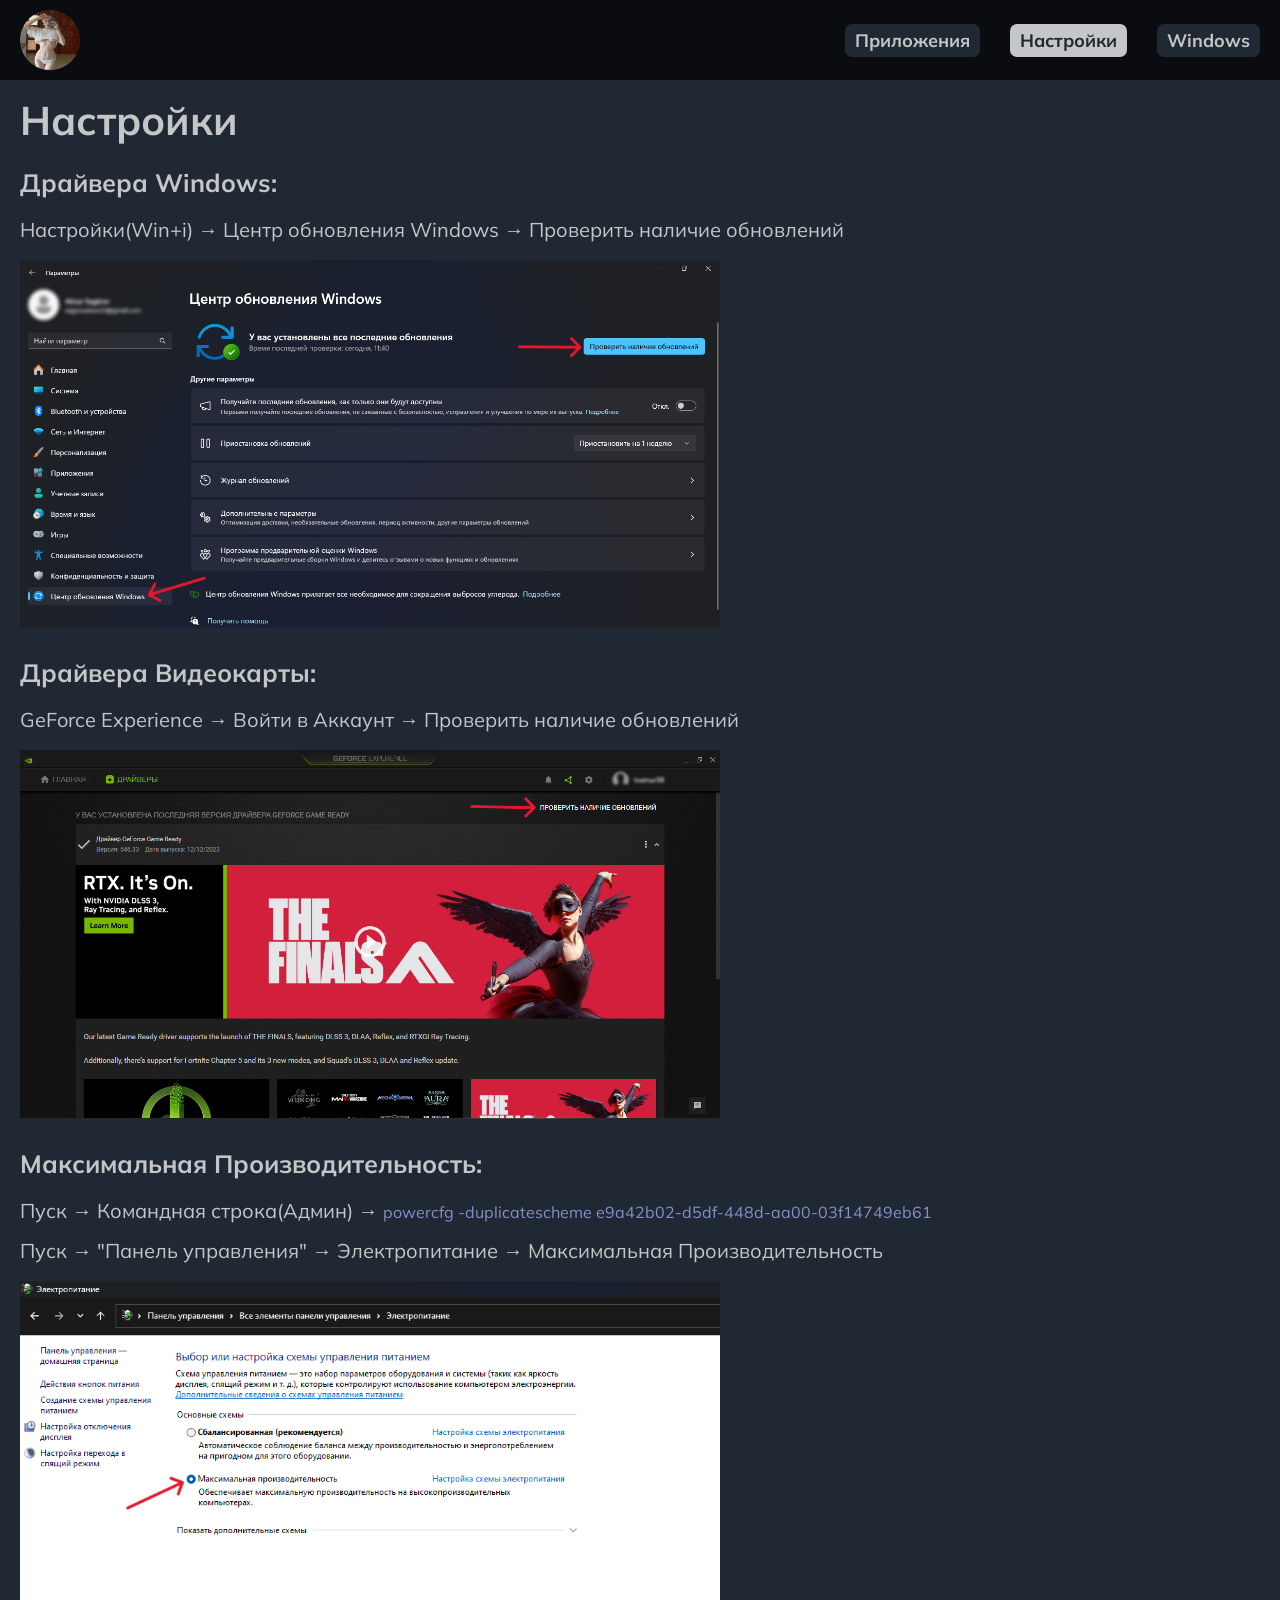
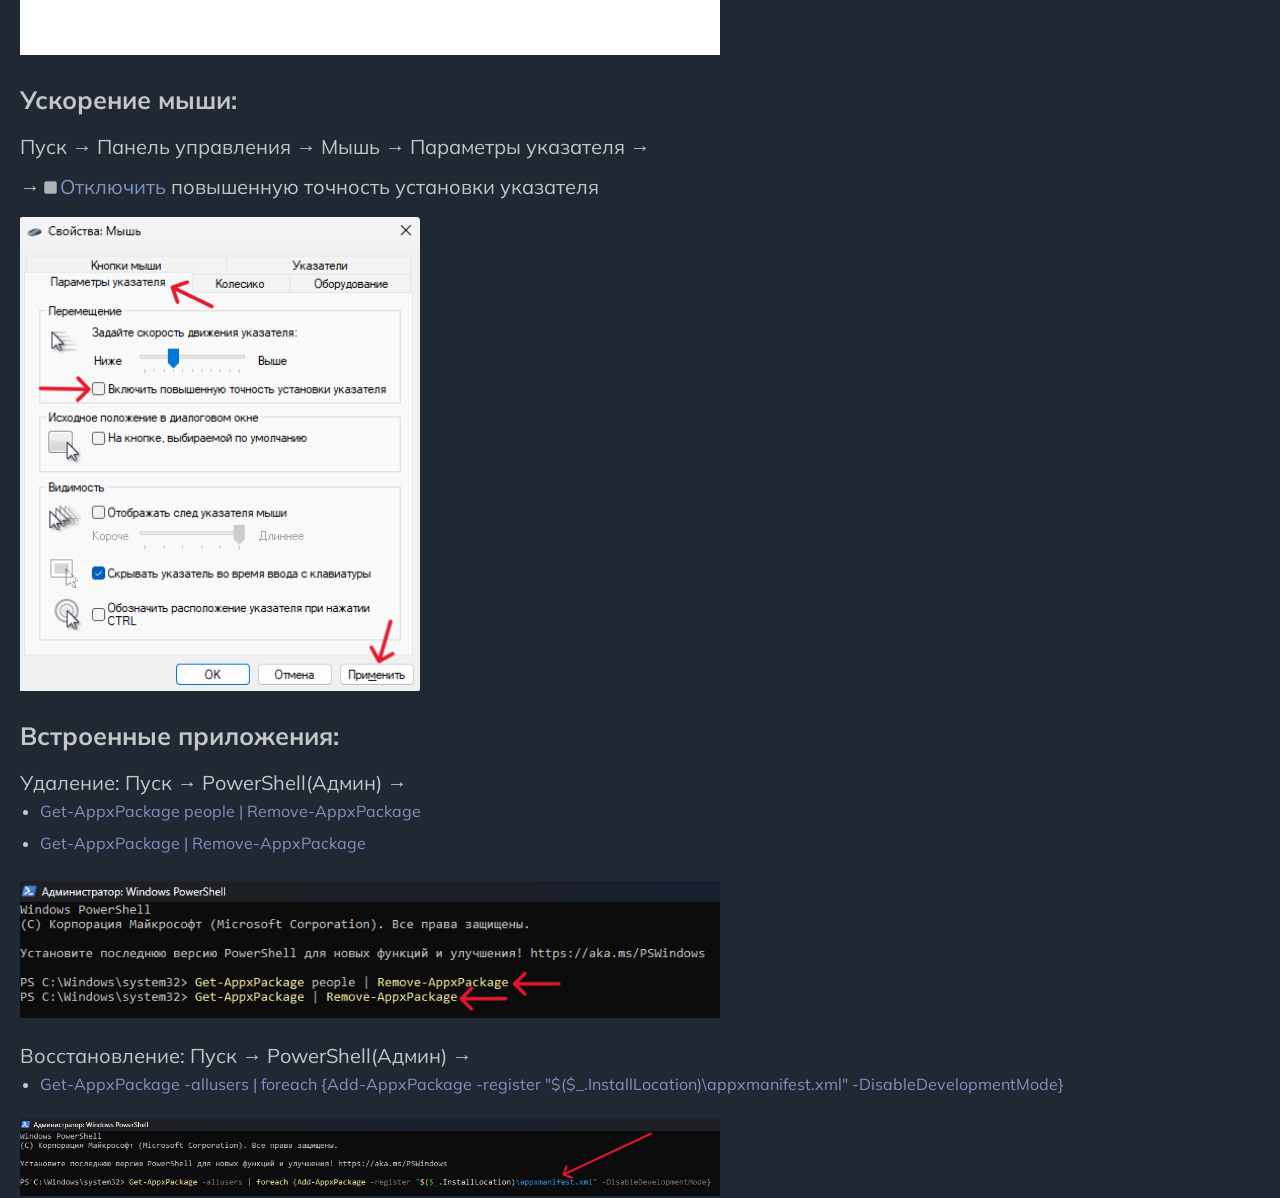
==== settings.html @ 3f998082 "Add files via upload" ====
<!DOCTYPE html>
<html lang="en">
<head>
    <meta charset="UTF-8">
    <meta name="viewport" content="width=device-width, initial-scale=1.0">
    <meta name="apple-mobile-web-app-capable" content="yes">
    <link rel="stylesheet" href="css/reset.css">
    <link rel="stylesheet" href="css/style.css">
    <title>R1verb Настройки</title>
</head>
<body>
    <div id="apps_nav_link"></div>
    <header class="header">
        <div class="header_container">
            <div class="header_all">
                <div class="header_logo">
                    <a class="logo_link" href=""><img class="logo" src="img/logo.png"></a>
                </div>
                <nav>
                    <ul class="nav-links">
                        <li class="link"><a class="apps_link" href="index.html">Приложения</a></li>
                        <li class="link"><a class="settingsS_link" href="">Настройки</a></li>
                        <li class="link"><a class="windows_link" href="windows.html">Windows</a></li>
                    </ul>
                </nav>
                <div class="burger-menu">
                    <span></span>
                    <span></span>
                    <span></span>
                </div>
            </div>    
        </div>
    </header>

    <div class="content">
        <div class="content_settings">
            <div class="settings_container">
                <div class="settings_all_text">Настройки</div>
                <div class="settings_all">
                    <div class="update_windows">
                        <p class="windows_UpText">Драйвера Windows:</p>
                        <p class="update_windows_text">Настройки(Win+i) → Центр обновления Windows → Проверить наличие обновлений</p>
                        <img class="update_windows_image" src="img/win11.png">
                    </div>
                    <div class="update_drivers">
                        <p class="windows_UpText">Драйвера Видеокарты:</p>
                        <p class="update_drivers_text">GeForce Experience → Войти в Аккаунт → Проверить наличие обновлений</p>
                        <img class="update_drivers_image" src="img/grfcExp.png">
                    </div>
                    <div class="windows_bat">
                        <p class="windows_UpText">Максимальная Производительность:</p>
                        <p class="windows_bat_text">Пуск → Командная строка(Админ) → <span>powercfg -duplicatescheme e9a42b02-d5df-448d-aa00-03f14749eb61</span><br><br>Пуск → "Панель управления" → Электропитание → Максимальная Производительность</p>
                        <img class="windows_bat_image" src="img/batMax.png">
                    </div>
                    <div class="windows_mouse">
                        <p class="windows_UpText">Ускорение мыши:</p>
                        <p class="windows_mouse_text">Пуск → Панель управления → Мышь → Параметры указателя → <br><br>→<input id="html" type="checkbox" disabled><span>Отключить</span> повышенную точность установки указателя</p>
                        <img class="windows_mouse_image" src="img/winMouse.png">
                    </div>
                </div>
                <div class="windows_delete">
                    <p class="windows_UpText">Встроенные приложения:</p>
                    <p class="windows_delete_text">Удаление: Пуск → PowerShell(Админ) → <br><span>
                        <ul class="windows_delete_ul">
                            <li><span>Get-AppxPackage people | Remove-AppxPackage</span></li><br>
                            <li><span>Get-AppxPackage | Remove-AppxPackage</span></li>
                        </ul>
                    </span></p>
                    <img class="windows_delete_image" src="img/winDelete.png"><br>
                    <br><p class="windows_delete_text">Восстановление: Пуск → PowerShell(Админ) → <br><span>
                        <ul class="windows_delete_uls">
                            <li><span>Get-AppxPackage -allusers | foreach {Add-AppxPackage -register "$($_.InstallLocation)\appxmanifest.xml" -DisableDevelopmentMode}</span></li><br>
                        </ul>
                    </span></p>
                    <img class="windows_delete_image" src="img/winDe.png">
                </div>
            </div>
        </div>
    </div>

    <button id="scrollToTopBtn">Наверх</button>
    <body scroll="auto"></body>
    <script src="js/script.js"></script>
</body>
</html>
---- css/style.css ----
@import url('https://fonts.googleapis.com/css2?family=Mulish:wght@200;400;500;600;700;800;900&display=swap');

body {
  font-family: 'Mulish', sans-serif;
  background: #1f2833;
}

.header {
  background-color: #0b0c10;
  color: #fff;
  height: 80px;
  position: fixed;
  width: 100%;
  z-index: 3;
}

.header_container {
  max-width: 1300px;
  margin: 0 auto;
  padding: 9.5px 20px;
}

.header_all {
  color: #fff;
  display: flex;
  justify-content: space-between;
  align-items: center;
}

.header_logo {
  align-items: center;
  text-align: center;
}

.logo {
  max-width: 60px;
}

.nav-links {
  gap: 30px;
  transition: all .3s;
}

nav ul {
  list-style: none;
  display: flex;
}

.settings_link,
.windows_link,
.apps_link {
  color: #c5c6c7;
  background: #1f2833;
  padding: 5px 10px;
  border-radius: 7px;
  transition: all .4s;
  font-weight: 700;
  font-size: 18px;
}

.settings_link:hover,
.windows_link:hover,
.apps_link:hover {
  color: #1f2833;
  background: #c5c6c7;
  transition: all .4s;
  cursor: pointer;
  font-weight: 700;
  font-size: 18px;
}

.settingsS_link,
.windowsS_link,
.appsS_link {
  color: #1f2833;
  background: #c5c6c7;
  padding: 5px 10px;
  border-radius: 7px;
  transition: all .4s;
  font-weight: 700;
  font-size: 18px;
}

.settingsS_link:hover,
.windowsS_link:hover,
.appsS_link:hover {
  color: #c5c6c7;
  background: #1f2833;
  transition: all .4s;
  cursor: pointer;
  font-weight: 700;
  font-size: 18px;
}

.burger-menu {
  font-size: 1.5em;
  cursor: pointer;
  display: none;
}

.burger-menu span {
  display: block;
  height: 3px;
  width: 25px;
  background-color: #fff;
  margin: 6px 0;
  transition: 0.4s;
}

.apps_container {
  max-width: 1300px;
  margin: 0 auto;
  padding: 10px 20px 0 20px;
  flex-wrap: wrap;
}

.apps_all_text {
  color: #c5c6c7;
  font-size: 40px;
  padding: 90px 0 30px 0;
  font-weight: 700;
}

.apps_all {
  align-items: center;
  text-align: center;
  display: flex;
  gap: 20px;
  align-items: center;
  justify-content: center;
  flex-wrap: wrap;
}

.apps_block {
  background: #0b0c10;
  width: 120px;
  height: 160px;
  align-items: center;
  border-radius: 15px;
  transition: all .3s;
  box-sizing: border-box;
}

.apps_block:hover {
  background: #272a35;
  transform: scale(0.95);
  transition: all .3s;
  box-sizing: border-box;
}

.apps_image {
  width: 90px;
  padding: 10px 0;
}

.epic_image {
  width: 105px;
  padding: 5px 0;
}

.msi_image {
  width: 105px;
  padding: 3px 0;
}

.discord_image {
  width: 100px;
  padding: 5px 0;
}

.winrar_image {
  width: 115px;
  padding: 0;
}

.utorrent_image {
  width: 97px;
  padding: 7px 0;
}

.telegram_image {
  width: 105px;
  padding: 0;
}

.ardor_image {
  width: 110px;
  padding: 0;
}

.redragon_image {
  width: 110px;
  padding: 0px 0;
}

.visualSC_image {
  width: 100px;
  padding: 0px 0;
}

.geforceExperience_image {
  width: 102px;
  padding: 0px 0;
}

.spotify_image {
  width: 100px;
  padding: 5px 0;
}

.apps_text {
  margin-top: 5px;
  color: #c5c6c7;
  font-weight: 600;
}

.steam_text {
  margin-top: 10px;
  color: #c5c6c7;
  font-weight: 600;
}

.msi_text {
  margin-top: 0px;
  color: #c5c6c7;
  font-weight: 600;
}

.discord_text {
  margin-top: 10px;
  color: #c5c6c7;
  font-weight: 600;
}

.chrome_text {
  margin-top: 10px;
  color: #c5c6c7;
  font-weight: 600;
}

.utorrent_text {
  margin-top: 9px;
  color: #c5c6c7;
  font-weight: 600;
}

.telegram_text {
  margin-top: 9px;
  color: #c5c6c7;
  font-weight: 600;
}

.ardor_text {
  color: #c5c6c7;
  font-weight: 600;
}

.redragon_text {
  margin-top: 13px;
  color: #c5c6c7;
  font-weight: 600;
}

.visualSC_text {
  margin-top: 10px;
  color: #c5c6c7;
  font-weight: 600;
}

.geforceExperience_text {
  margin-top: 8px;
  color: #c5c6c7;
  font-weight: 600;
}

.spotify_text {
  margin-top: 3px;
  color: #c5c6c7;
  font-weight: 600;
}

#scrollToTopBtn {
  position: fixed;
  bottom: 20px;
  right: 20px;
  display: none;
  background-color: #c5c6c7;
  color: #0b0c10;
  border: none;
  border-radius: 5px;
  padding: 10px 20px;
  cursor: pointer;
  font-weight: 700;
  font-size: 16px;
  transition: all .50s;
}
#scrollToTopBtn:hover {
  background-color: #919191;
  padding: 15px 25px;
}

.apps_all_button {
  padding-top: 10px;
  display: block;
}

#R1verbButton {
  margin-bottom: 10px;
}

#R1verbButton,
#MorphiButton {
  color: #c5c6c7;
  background: #0b0c10;
  padding: 10px 18px;
  border-radius: 7px;
  transition: all .4s;
  font-weight: 700;
  font-size: 20px;
  border: none;
  display: block;
}

#R1verbButton:hover,
#MorphiButton:hover {
  color: #0b0c10;
  background: #c5c6c7;
  transition: all .4s;
  cursor: pointer;
  font-weight: 700;
  font-size: 20px;
}

.no-scroll {
  overflow: hidden;
}


.update_windows {
}

.windows_UpText {
  padding-top: 10px;
  color: #c5c6c7;
  font-size: 25px;
  font-weight: 700;
  padding-bottom: 15px;
}
.update_windows_text {
  padding-top: 10px;
  color: #c5c6c7;
  font-size: 20px;
  font-weight: 400;
  padding-bottom: 10px;
}
.settings_container {
  max-width: 1300px;
  margin: 0 auto;
  padding: 10px 20px 0 20px;
  flex-wrap: wrap;
}
.settings_all_text {
  color: #c5c6c7;
  font-size: 40px;
  padding: 90px 0 20px 0;
  font-weight: 700;
}
.settings_all {
  align-items: center;
  display: flex;
  gap: 20px;
  align-items: center;
  flex-wrap: wrap;
}
.update_windows_btn {
  background: #1f2833;
  color: #c5c6c7;
}
.update_windows_image {
  width: 700px;
  max-width: 100%;
  padding-top: 10px;
}



.update_drivers_text {
  padding-top: 10px;
  color: #c5c6c7;
  font-size: 20px;
  font-weight: 400;
  padding-bottom: 10px;
}
.update_drivers_image {
  width: 700px;
  max-width: 100%;
  padding-top: 10px;
}



.windows_bat_text {
  padding-top: 10px;
  color: #c5c6c7;
  font-size: 20px;
  font-weight: 400;
  padding-bottom: 10px;
}
.windows_bat_text span {
  color: #8291c7;
  font-size: 16px;
}
.windows_bat_image {
  width: 700px;
  max-width: 100%;
  padding-top: 10px;
}

.windows_bat_per {
  list-style: disc;
  padding-left: 10px;
}


.windows_mouse_text {
  padding-top: 10px;
  color: #c5c6c7;
  font-size: 20px;
  font-weight: 400;
  padding-bottom: 10px;
}
.windows_mouse_text span {
  color: #8291c7;
}
.windows_mouse_image {
  width: 400px;
  max-width: 100%;
  padding-top: 10px;
  padding-bottom: 20px;
}



.windows_delete_text {
  padding-top: 10px;
  color: #c5c6c7;
  font-size: 20px;
  font-weight: 400;
  padding-bottom: 10px;
}
.windows_delete_ul {
  list-style: unset;
  padding-left: 20px;
  padding-bottom: 20px;
  color: #c5c6c7;
}
.windows_delete_uls {
  list-style: unset;
  padding-left: 20px;
  color: #c5c6c7;
}
.windows_delete_uls li span,
.windows_delete_ul li span {
  color: #8291c7;
}
.windows_delete_image {
  width: 700px;
  max-width: 100%;
  padding-top: 10px;
}




@media (max-width: 800px) {
  .win11Img {
    margin-top: 20px;
    max-width: 600px;
  }
}

@media screen and (max-width: 768px) {
  .nav-links {
    display: flex;
    flex-direction: column;
    position: absolute;
    top: 80px;
    left: 0;
    background-color: #0b0c10;
    width: 100%;
    overflow: hidden;
    max-height: 0;
    transition: 0.2s ease;
    padding: 0;
    overflow: hidden;
  }

  .nav-links.show {
    max-height: 500px;
    padding: 30px 0;
    transition: 0.3s ease;
  }

  .nav-links li {
    margin: 0;
    text-align: center;
  }

  .burger-menu {
    display: block;
  }

  .burger-menu.active span:nth-child(1) {
    transform: rotate(45deg) translateY(8px) translateX(5px);
  }

  .burger-menu.active span:nth-child(2) {
    opacity: 0;
  }

  .burger-menu.active span:nth-child(3) {
    transform: rotate(-45deg) translateY(-8px) translateX(5px);
  }
}

@media (max-width: 700px) {
  .win11Img {
    margin-top: 20px;
    max-width: 500px;
  }
}

@media (max-width: 600px) {
  .win11Img {
    margin-top: 20px;
    max-width: 400px;
  }
}

@media (max-width: 500px) {
  .win11Img {
    margin-top: 20px;
    max-width: 300px;
  }

  .update_windows_text {
    font-size: 14px;
  }
}
@media (max-width: 400px) {
  .header {
    height: 50px;
    position: fixed;
  }
  .logo {
    max-width: 30px;
  }
  .nav-links {
    top: 50px;
  }
  #scrollToTopBtn {
    padding: 5px 6px;
    font-size: 12px;
  }
  #scrollToTopBtn:hover {
    background-color: #919191;
    padding: 8px 9px;
  }
}

@media screen and (max-width: 300px) {
  .settings_all_text,
  .apps_all_text {
    font-size: 30px;
    padding-bottom: 30px;
    font-weight: 700;
  }

  #scrollToTopBtn {
    bottom: 5px;
  }
}

@media screen and (max-width: 236px) {
  .content_settings,
  .content_apps {
    position: fixed;
    overflow-y: auto;
    height: calc(100% - 0px);
    z-index: 2;
  }
}

@media screen and (max-width: 173px) {
  .nav-links {
    top: 80px;
  }
}

@media screen and (max-width: 125px) {
  .header {
    position: fixed;
  }
}
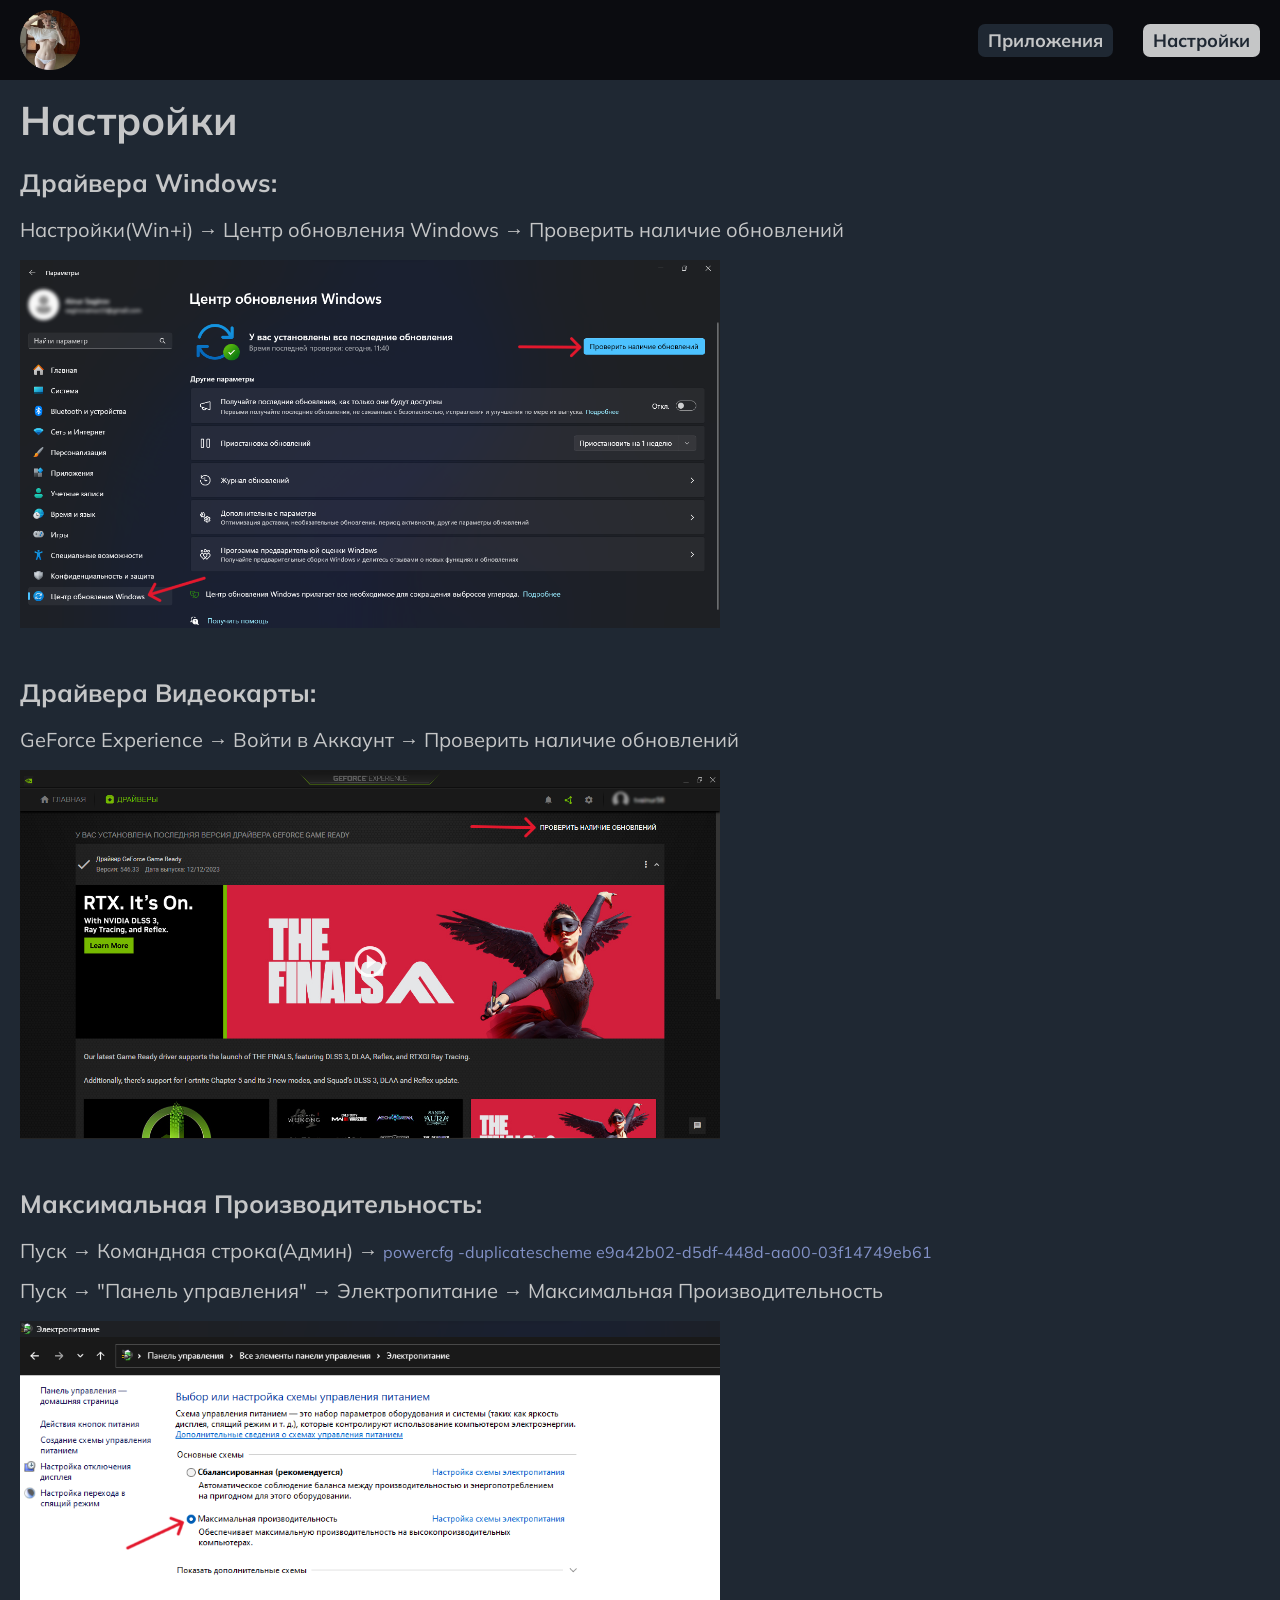
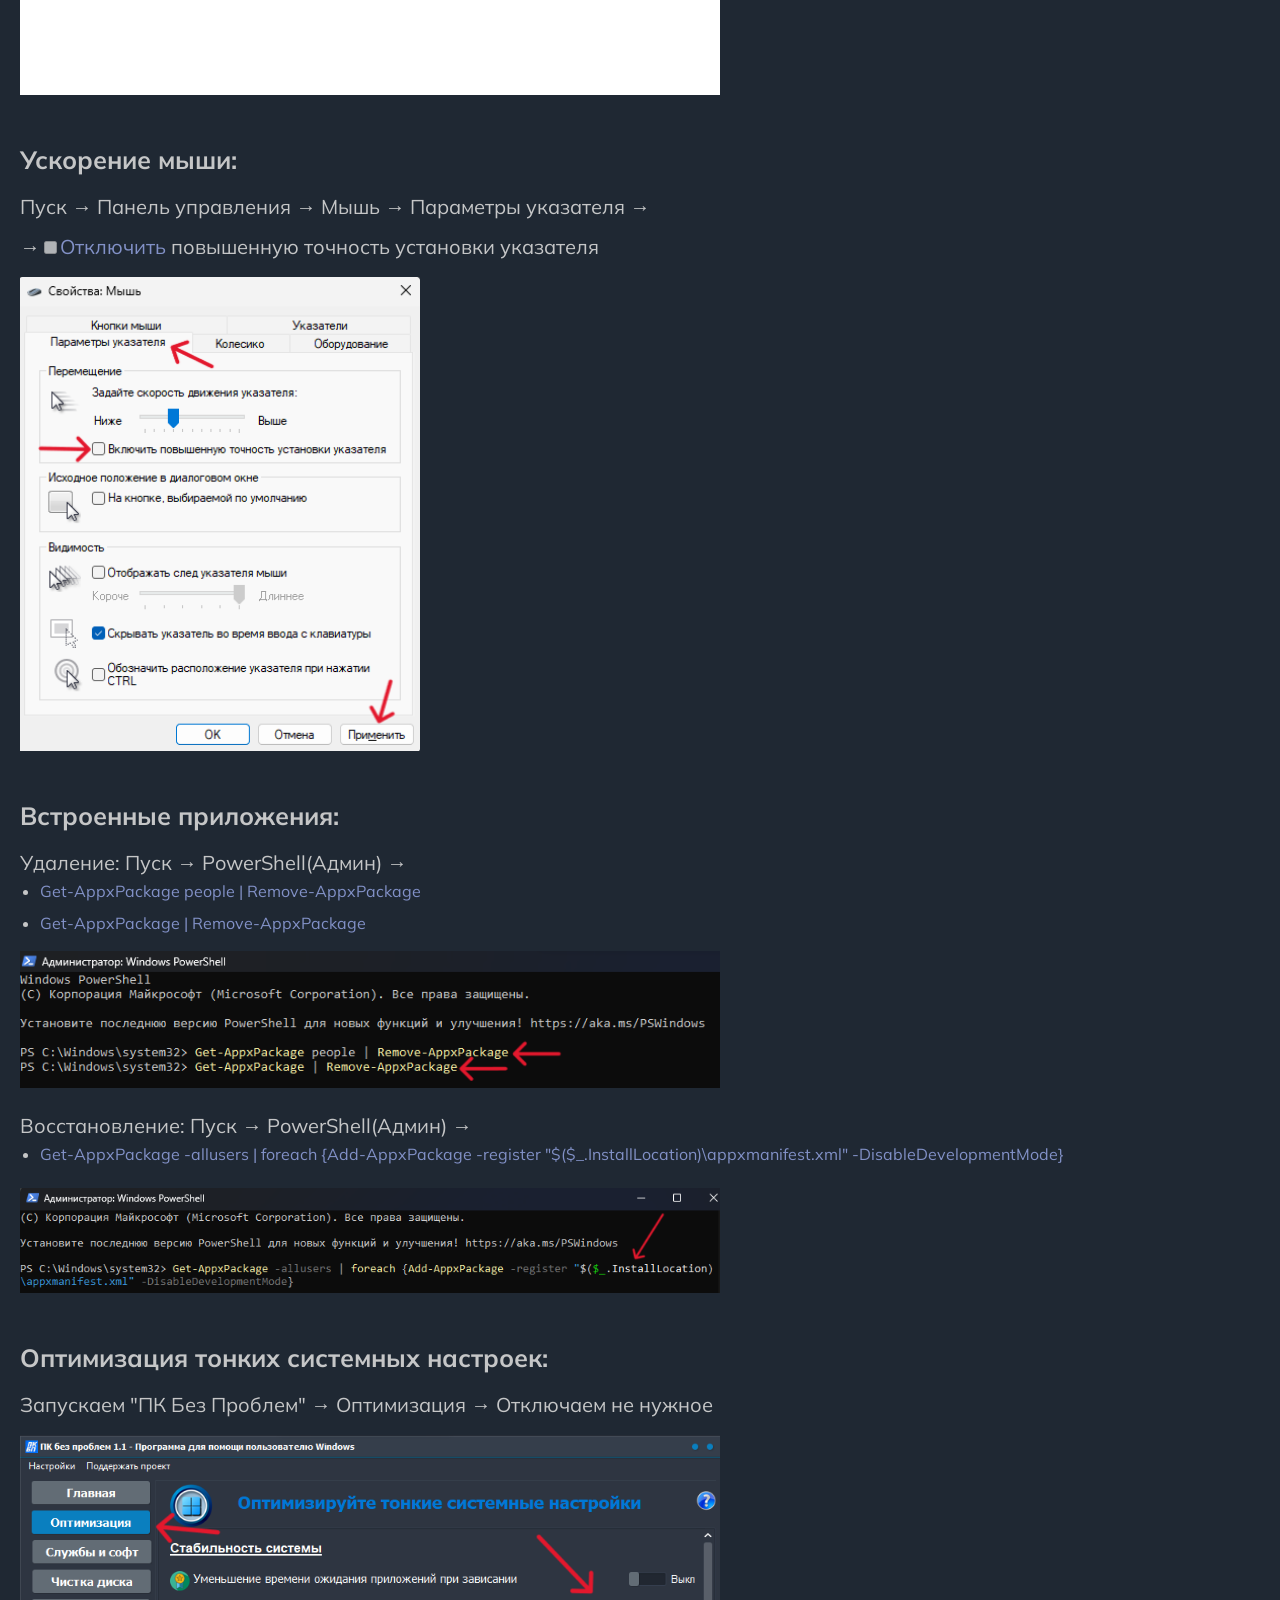
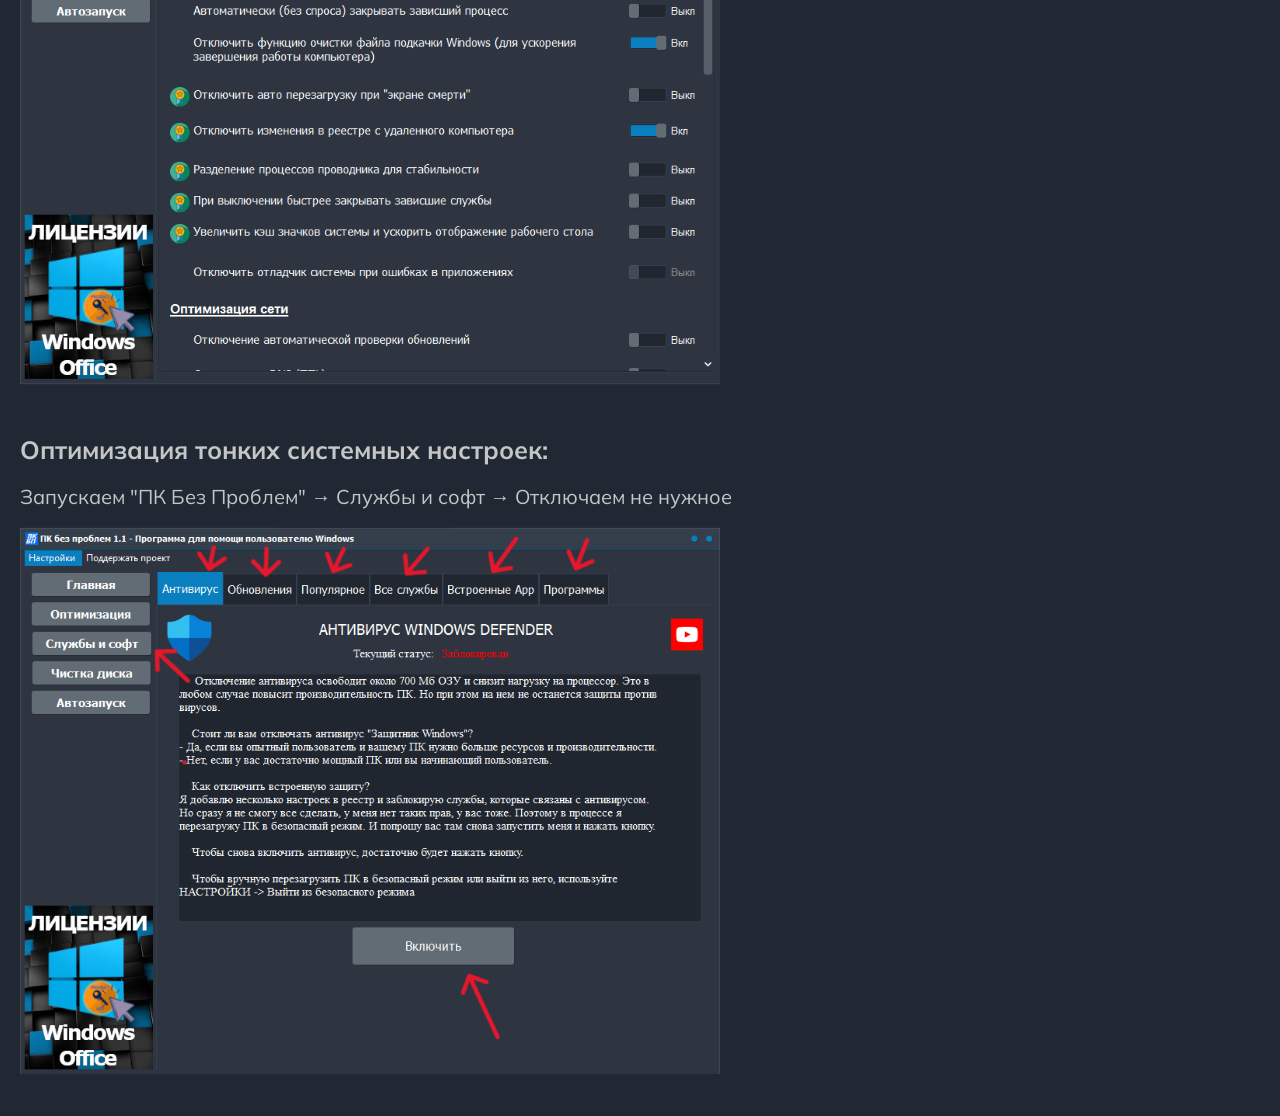
==== commit 0274e65a: "Add files via upload" ====
--- a/settings.html
+++ b/settings.html
@@ -20,7 +20,6 @@
                     <ul class="nav-links">
                         <li class="link"><a class="apps_link" href="index.html">Приложения</a></li>
                         <li class="link"><a class="settingsS_link" href="">Настройки</a></li>
-                        <li class="link"><a class="windows_link" href="windows.html">Windows</a></li>
                     </ul>
                 </nav>
                 <div class="burger-menu">
@@ -72,7 +71,18 @@
                             <li><span>Get-AppxPackage -allusers | foreach {Add-AppxPackage -register "$($_.InstallLocation)\appxmanifest.xml" -DisableDevelopmentMode}</span></li><br>
                         </ul>
                     </span></p>
-                    <img class="windows_delete_image" src="img/winDe.png">
+                    <img class="windows_delete_images" src="img/winDes.png">
+                    <div class="windows_optimization">
+                        <p class="windows_UpText">Оптимизация тонких системных настроек: </p>
+                        <p class="windows_optimization_text">Запускаем "ПК Без Проблем" → Оптимизация → Отключаем не нужное</p>
+                        <img class="windows_optimization_image" src="img/winOptimiz.png">
+                    </div>
+                    <div class="windows_soft">
+                        <p class="windows_UpText">Оптимизация тонких системных настроек: </p>
+                        <p class="windows_soft_text">Запускаем "ПК Без Проблем" → Службы и софт → Отключаем не нужное</p>
+                        <img class="windows_soft_image" src="img/winSoft.png">
+                    </div>
+                    
                 </div>
             </div>
         </div>
--- a/css/style.css
+++ b/css/style.css
@@ -47,7 +47,6 @@
 }
 
 .settings_link,
-.windows_link,
 .apps_link {
   color: #c5c6c7;
   background: #1f2833;
@@ -59,7 +58,6 @@
 }
 
 .settings_link:hover,
-.windows_link:hover,
 .apps_link:hover {
   color: #1f2833;
   background: #c5c6c7;
@@ -70,7 +68,6 @@
 }
 
 .settingsS_link,
-.windowsS_link,
 .appsS_link {
   color: #1f2833;
   background: #c5c6c7;
@@ -82,7 +79,6 @@
 }
 
 .settingsS_link:hover,
-.windowsS_link:hover,
 .appsS_link:hover {
   color: #c5c6c7;
   background: #1f2833;
@@ -183,6 +179,16 @@
   padding: 0;
 }
 
+.iTunes_image {
+  width: 95px;
+  padding: 8px 0 10px 0;
+}
+
+.sideloadly_image {
+  width: 110px;
+  padding: 0 0 3px 0;
+}
+
 .ardor_image {
   width: 110px;
   padding: 0;
@@ -246,6 +252,14 @@
 
 .telegram_text {
   margin-top: 9px;
+  color: #c5c6c7;
+  font-weight: 600;
+}
+.iTunes_text {
+  color: #c5c6c7;
+  font-weight: 600;
+}
+.sideloadly_text {
   color: #c5c6c7;
   font-weight: 600;
 }
@@ -380,6 +394,7 @@
   width: 700px;
   max-width: 100%;
   padding-top: 10px;
+  padding-bottom: 20px;
 }
 
 
@@ -395,6 +410,7 @@
   width: 700px;
   max-width: 100%;
   padding-top: 10px;
+  padding-bottom: 20px;
 }
 
 
@@ -414,6 +430,7 @@
   width: 700px;
   max-width: 100%;
   padding-top: 10px;
+  padding-bottom: 20px;
 }
 
 .windows_bat_per {
@@ -436,7 +453,7 @@
   width: 400px;
   max-width: 100%;
   padding-top: 10px;
-  padding-bottom: 20px;
+  padding-bottom: 40px;
 }
 
 
@@ -451,7 +468,7 @@
 .windows_delete_ul {
   list-style: unset;
   padding-left: 20px;
-  padding-bottom: 20px;
+  padding-bottom: 10px;
   color: #c5c6c7;
 }
 .windows_delete_uls {
@@ -468,8 +485,85 @@
   max-width: 100%;
   padding-top: 10px;
 }
-
-
+.windows_delete_images {
+  width: 700px;
+  max-width: 100%;
+  padding-top: 10px;
+  padding-bottom: 40px;
+}
+
+
+
+.windows_optimization_text {
+  padding-top: 10px;
+  color: #c5c6c7;
+  font-size: 20px;
+  font-weight: 400;
+  padding-bottom: 10px;
+}
+.windows_optimization_image {
+  width: 700px;
+  max-width: 100%;
+  padding-top: 10px;
+  padding-bottom: 40px;
+}
+
+.windows_soft_text {
+  padding-top: 10px;
+  color: #c5c6c7;
+  font-size: 20px;
+  font-weight: 400;
+  padding-bottom: 10px;
+}
+.windows_soft_image {
+  width: 700px;
+  max-width: 100%;
+  padding-top: 10px;
+  padding-bottom: 40px;
+}
+
+@media (min-width: 2000px) {
+  #scrollToTopBtn {
+    position: fixed;
+    bottom: 20px;
+    right: 20px;
+    display: none;
+    background-color: #c5c6c7;
+    color: #0b0c10;
+    border: none;
+    border-radius: 5px;
+    padding: 50px 60px;
+    cursor: pointer;
+    font-weight: 700;
+    font-size: 40px;
+    transition: all .50s;
+  }
+  #scrollToTopBtn:hover {
+    background-color: #919191;
+    padding: 60px 70px;
+  }
+}
+@media (min-width: 1800px) {
+  #scrollToTopBtn {
+    position: fixed;
+    bottom: 20px;
+    right: 20px;
+    display: none;
+    background-color: #c5c6c7;
+    color: #0b0c10;
+    border: none;
+    border-radius: 5px;
+    padding: 25px 35px;
+    cursor: pointer;
+    font-weight: 700;
+    font-size: 40px;
+    transition: all .50s;
+  }
+  #scrollToTopBtn:hover {
+    background-color: #919191;
+    padding: 35px 45px;
+  }
+}
 
 
 @media (max-width: 800px) {
@@ -579,6 +673,52 @@
   #scrollToTopBtn {
     bottom: 5px;
   }
+  .nav-links {
+    top: 45px;
+  }
+  .nav-links.show {
+    padding: 10px 0;
+  }
+  .settingsS_link,
+  .appsS_link {
+    color: #1f2833;
+    background: #c5c6c7;
+    padding: 5px 10px;
+    border-radius: 7px;
+    transition: all .4s;
+    font-weight: 700;
+    font-size: 16px;
+}
+
+  .settingsS_link:hover,
+  .appsS_link:hover {
+    color: #c5c6c7;
+    background: #1f2833;
+    transition: all .4s;
+    cursor: pointer;
+    font-weight: 700;
+    font-size: 16px;
+  }
+  .settings_link,
+  .apps_link {
+    color: #c5c6c7;
+    background: #1f2833;
+    padding: 5px 10px;
+    border-radius: 7px;
+    transition: all .4s;
+    font-weight: 700;
+    font-size: 16px;
+}
+
+  .settings_link:hover,
+  .apps_link:hover {
+    color: #1f2833;
+    background: #c5c6c7;
+    transition: all .4s;
+    cursor: pointer;
+    font-weight: 700;
+    font-size: 16px;
+  }
 }
 
 @media screen and (max-width: 236px) {
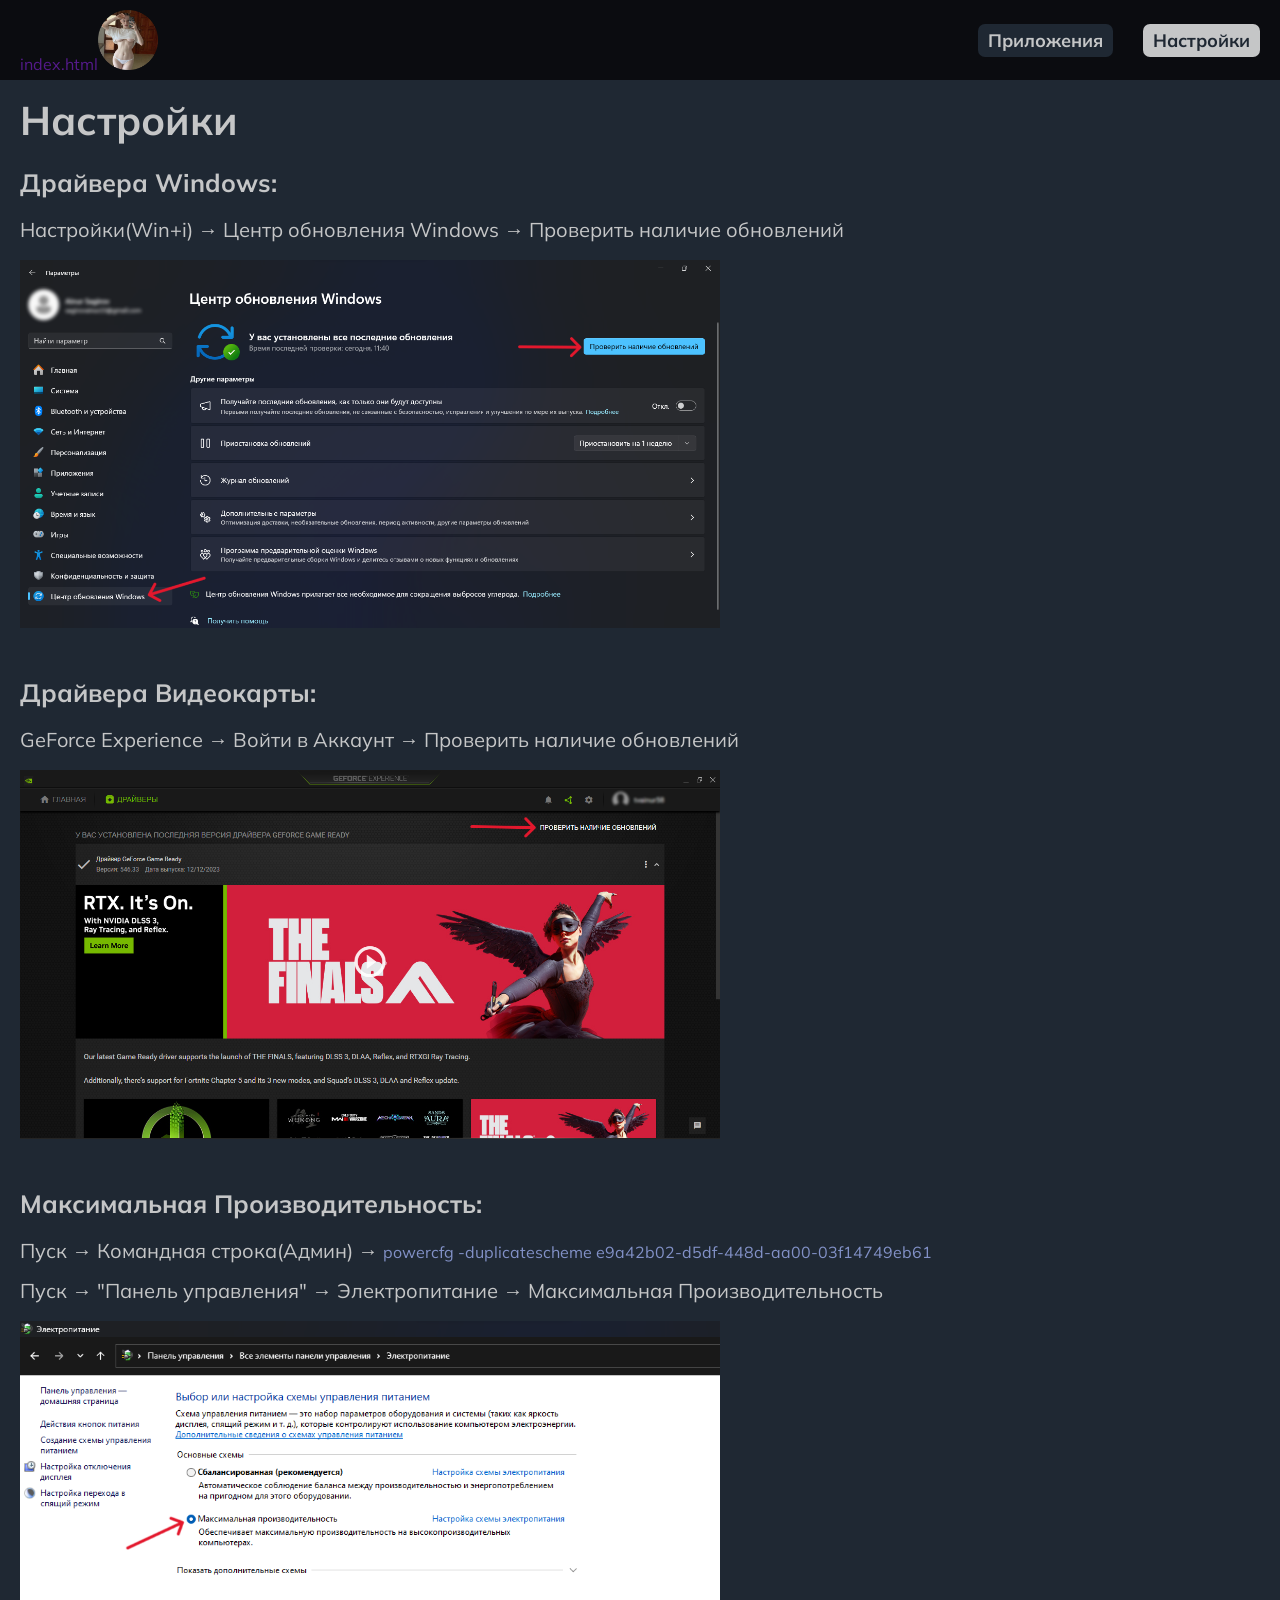
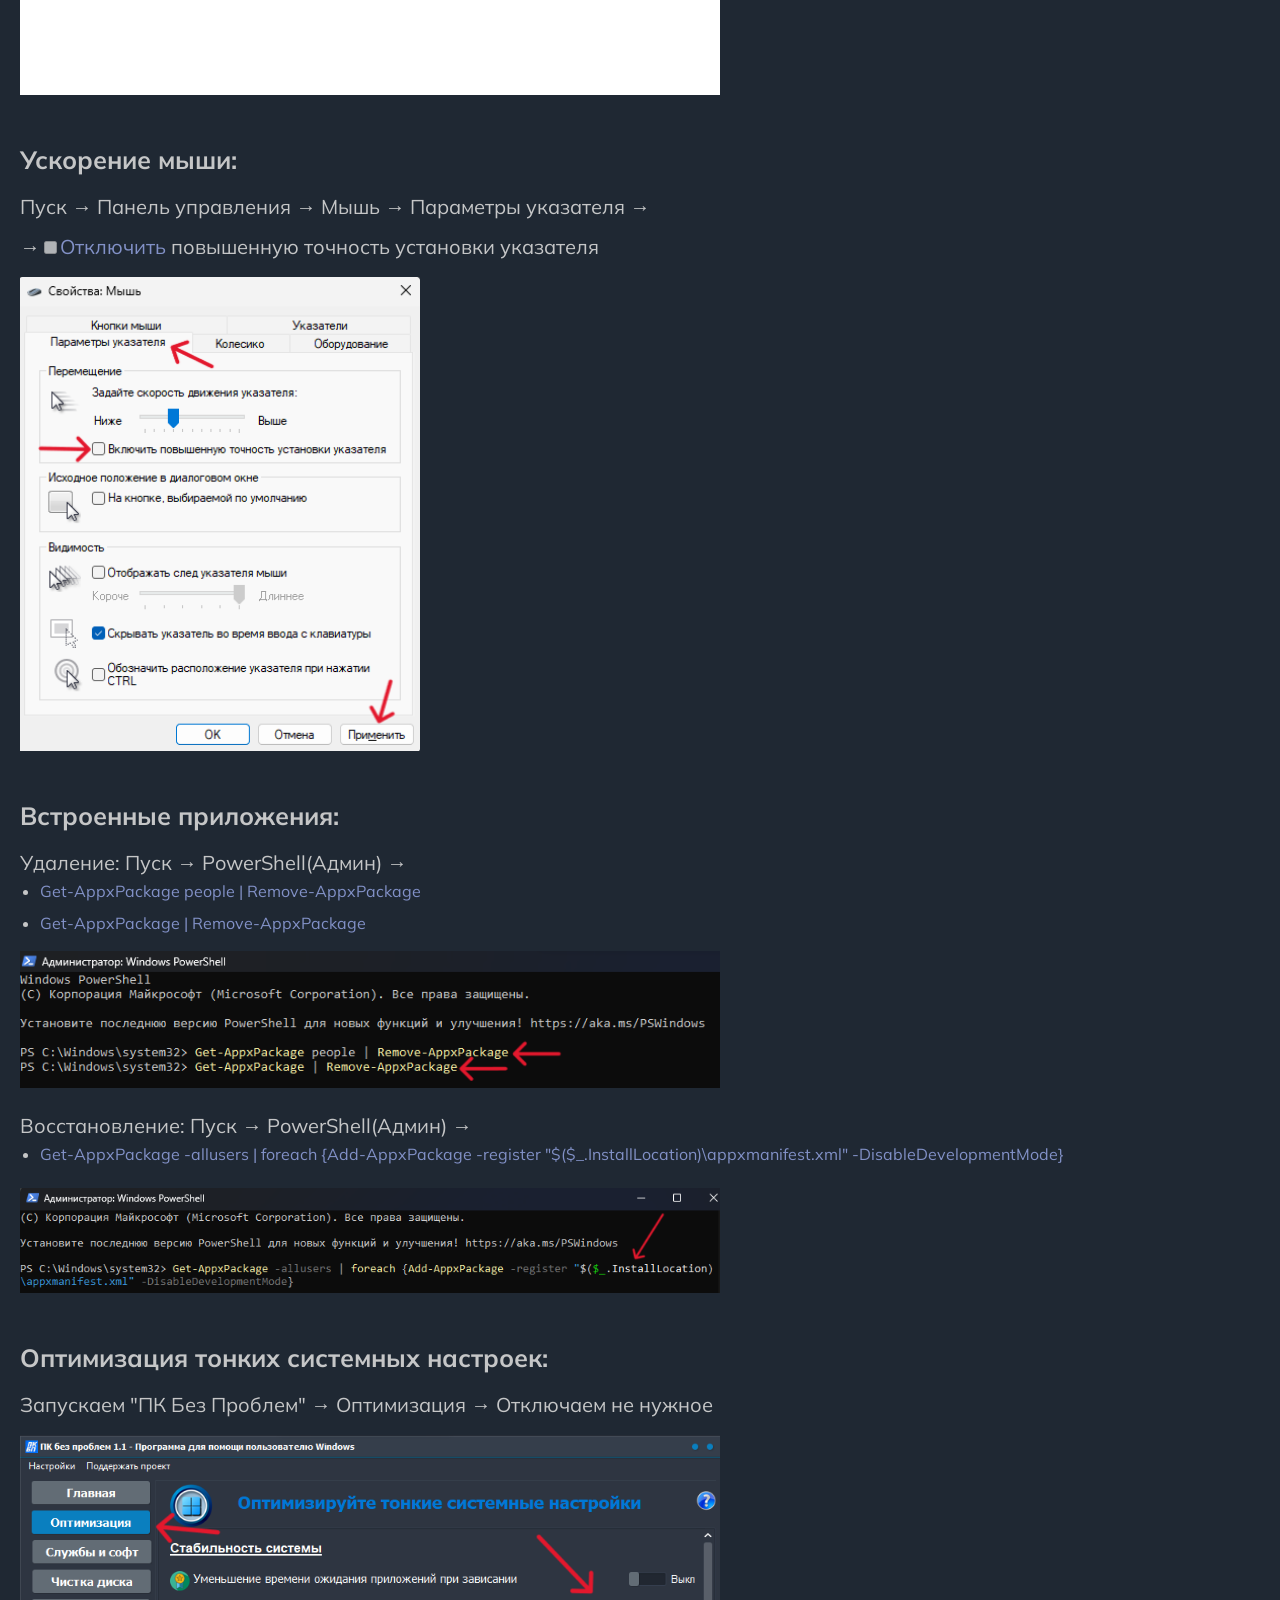
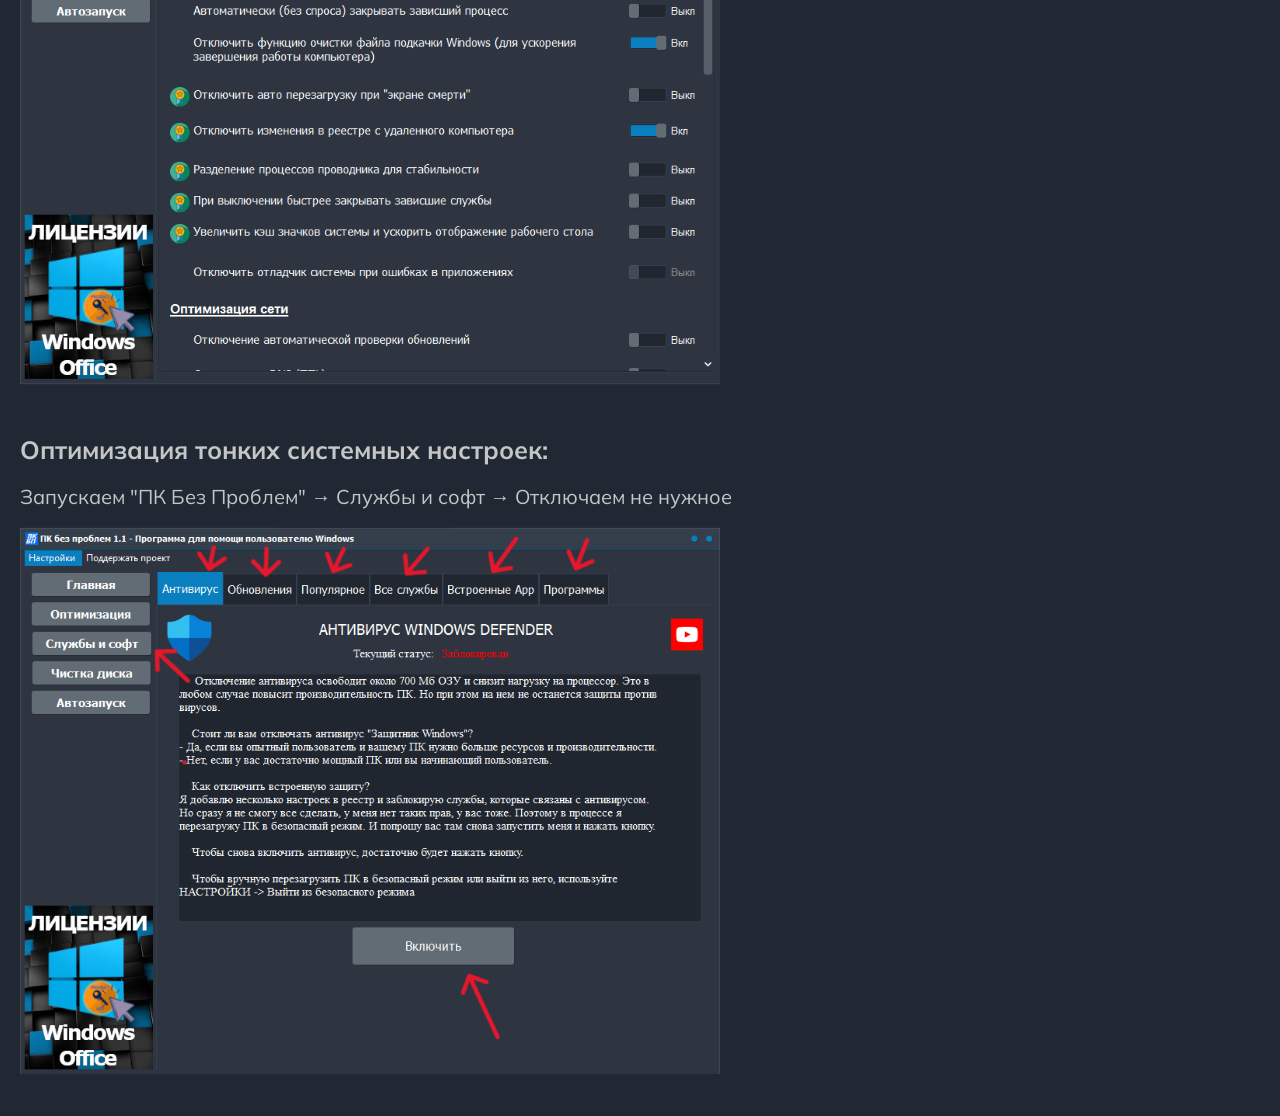
==== commit c73e80f8: "Update settings.html" ====
--- a/settings.html
+++ b/settings.html
@@ -14,7 +14,7 @@
         <div class="header_container">
             <div class="header_all">
                 <div class="header_logo">
-                    <a class="logo_link" href=""><img class="logo" src="img/logo.png"></a>
+                    <a class="logo_link" href="">index.html<img class="logo" src="img/logo.png"></a>
                 </div>
                 <nav>
                     <ul class="nav-links">
@@ -92,4 +92,4 @@
     <body scroll="auto"></body>
     <script src="js/script.js"></script>
 </body>
-</html>+</html>
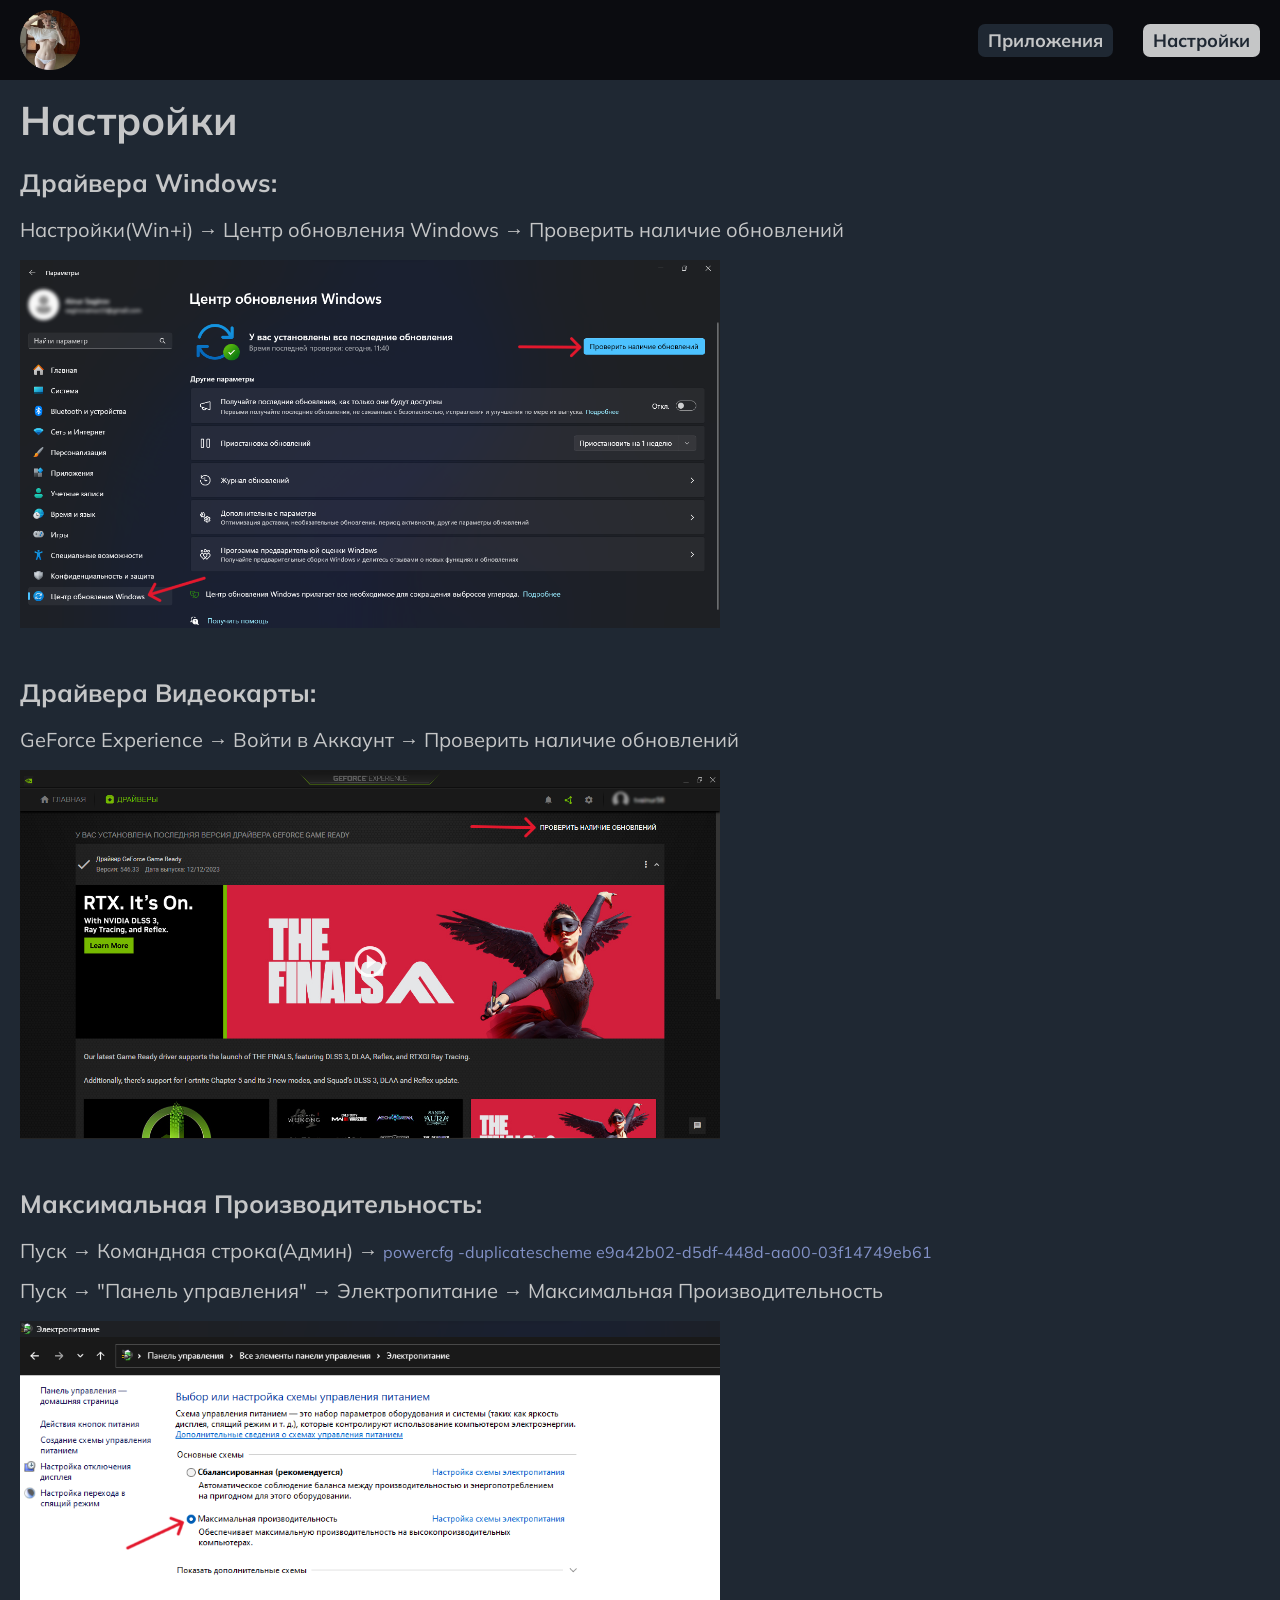
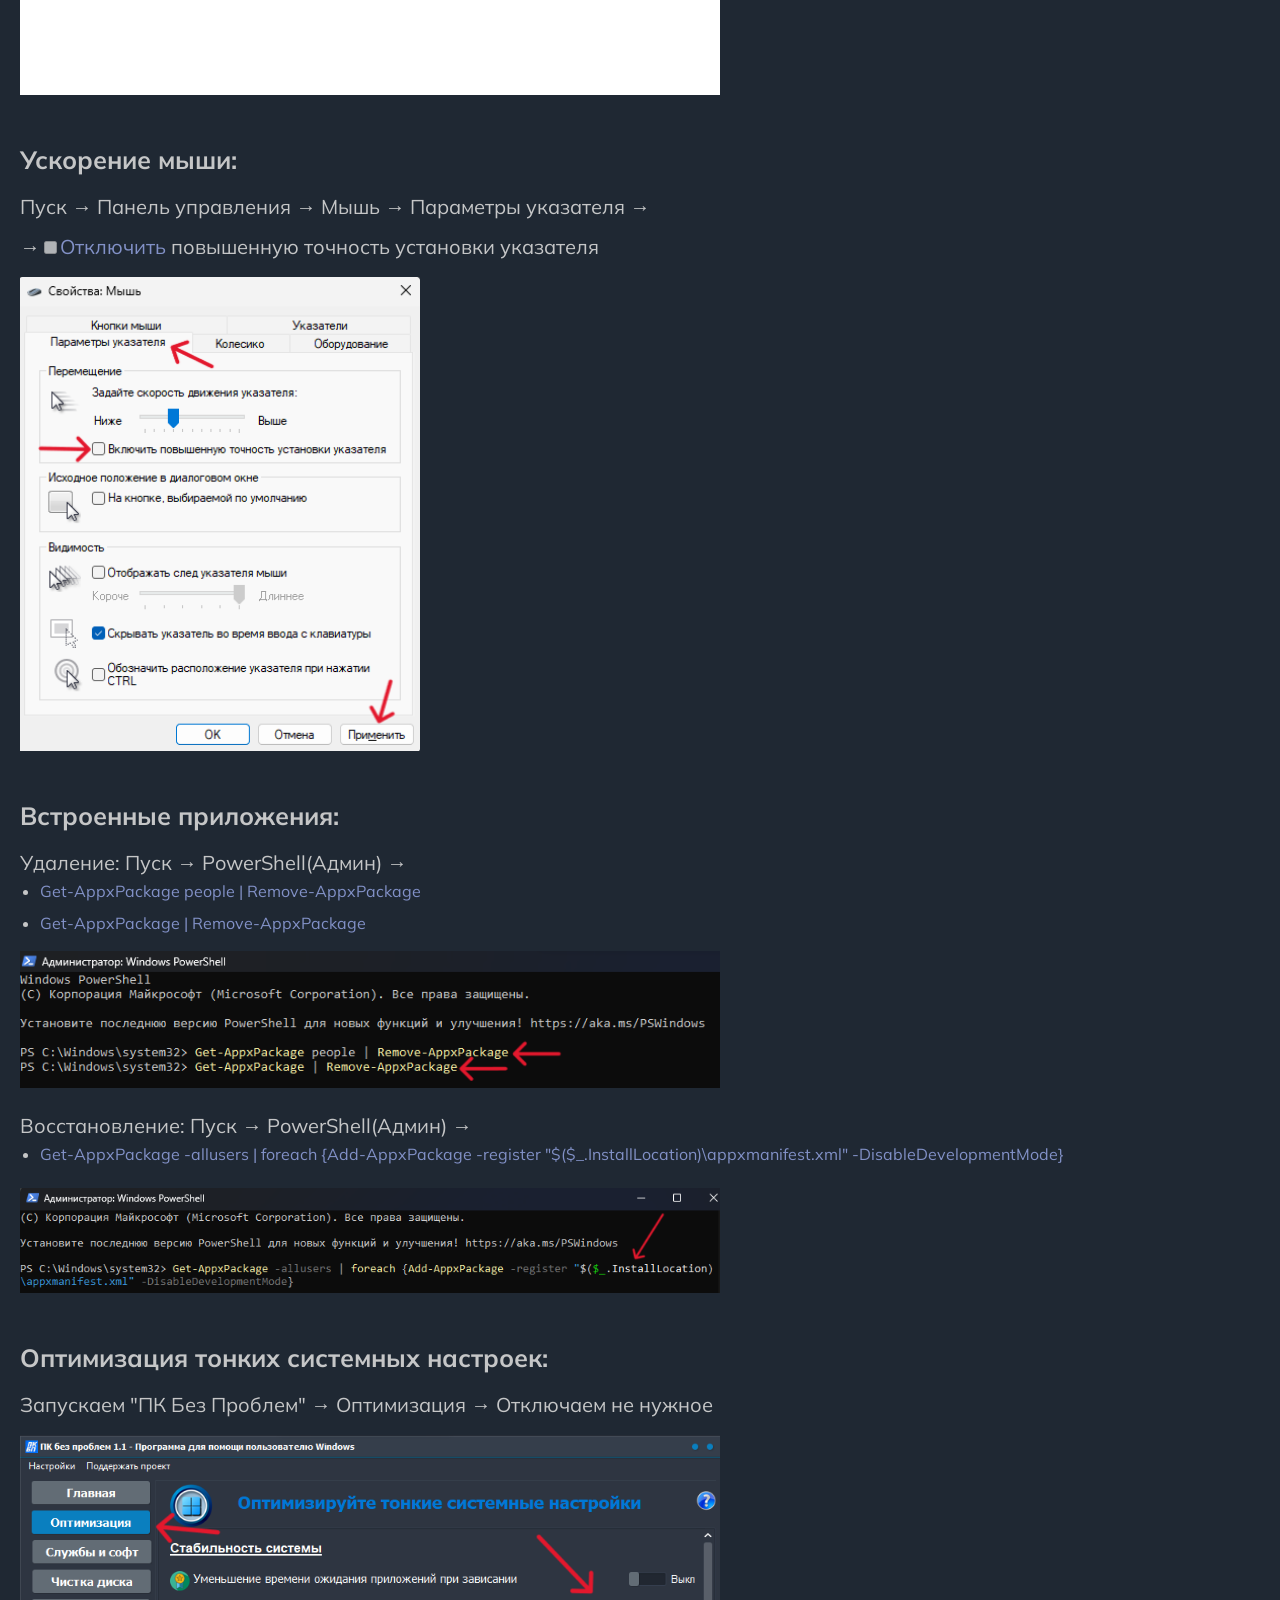
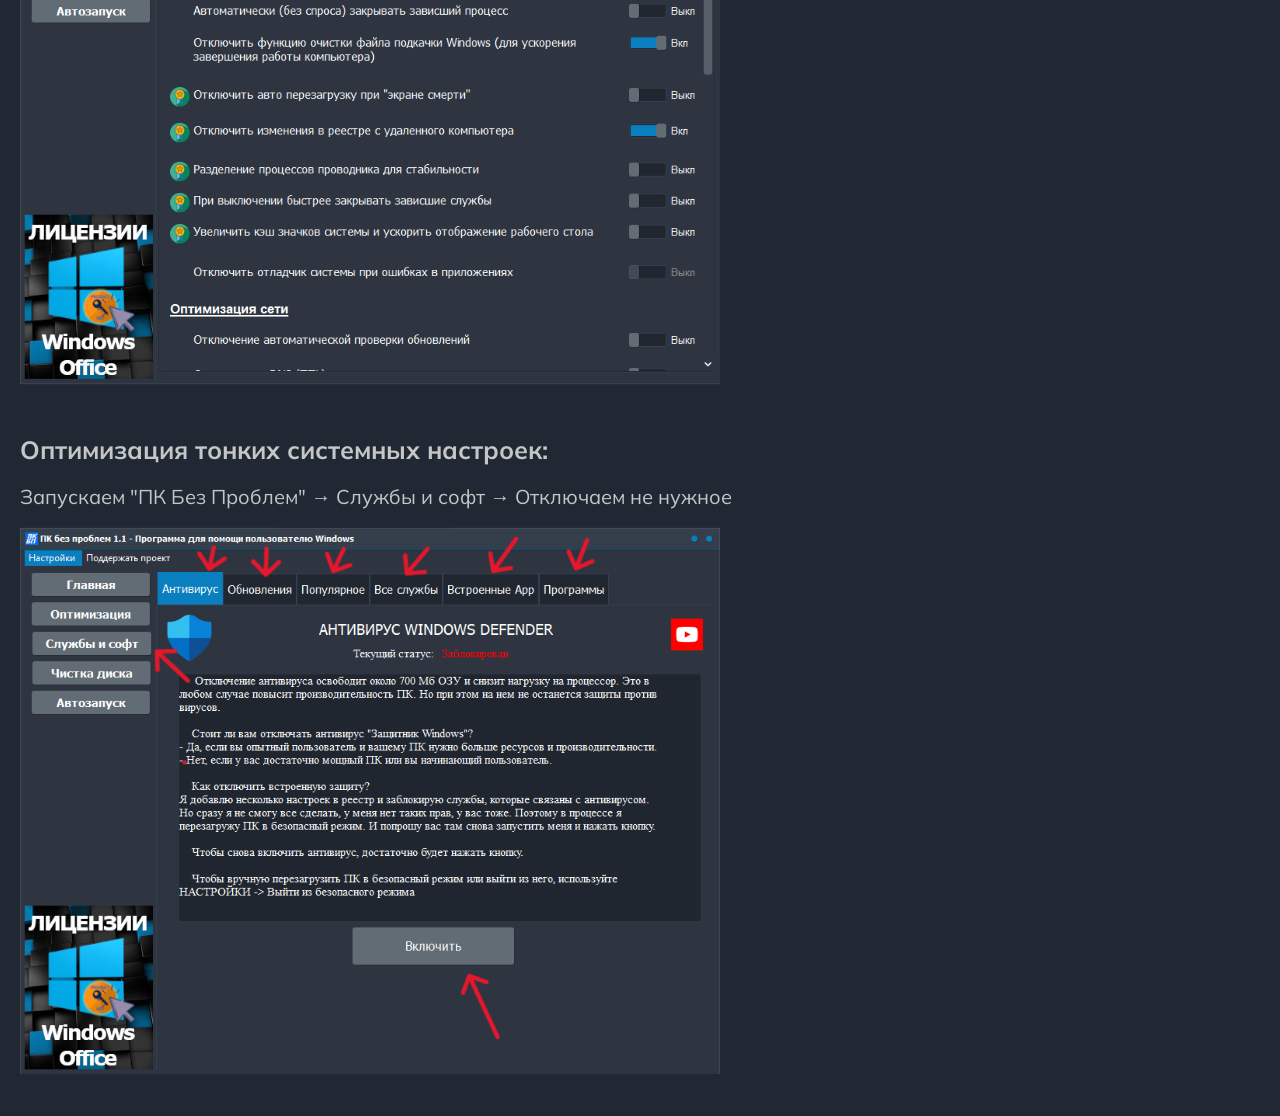
==== commit 4adc5342: "settings.html" ====
--- a/settings.html
+++ b/settings.html
@@ -14,7 +14,7 @@
         <div class="header_container">
             <div class="header_all">
                 <div class="header_logo">
-                    <a class="logo_link" href="">index.html<img class="logo" src="img/logo.png"></a>
+                    <a class="logo_link" href="index.html"><img class="logo" src="img/logo.png"></a>
                 </div>
                 <nav>
                     <ul class="nav-links">
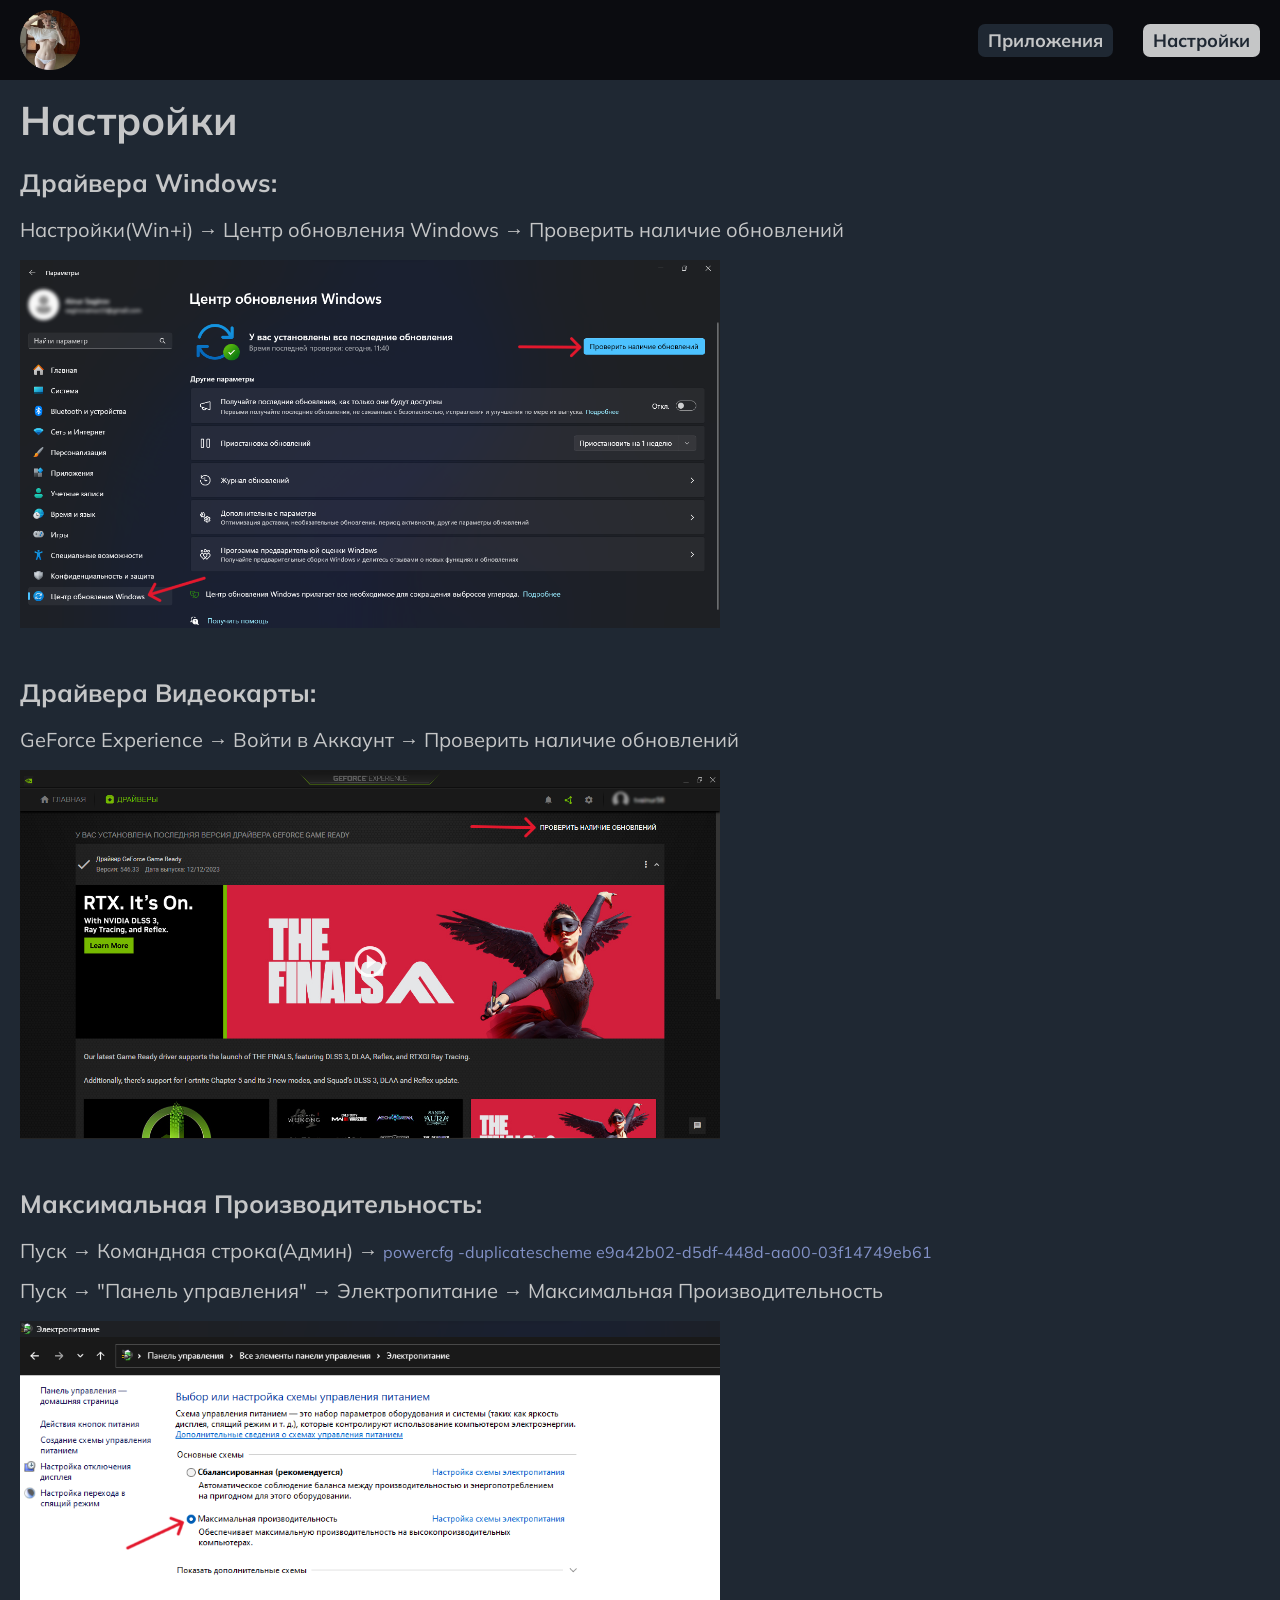
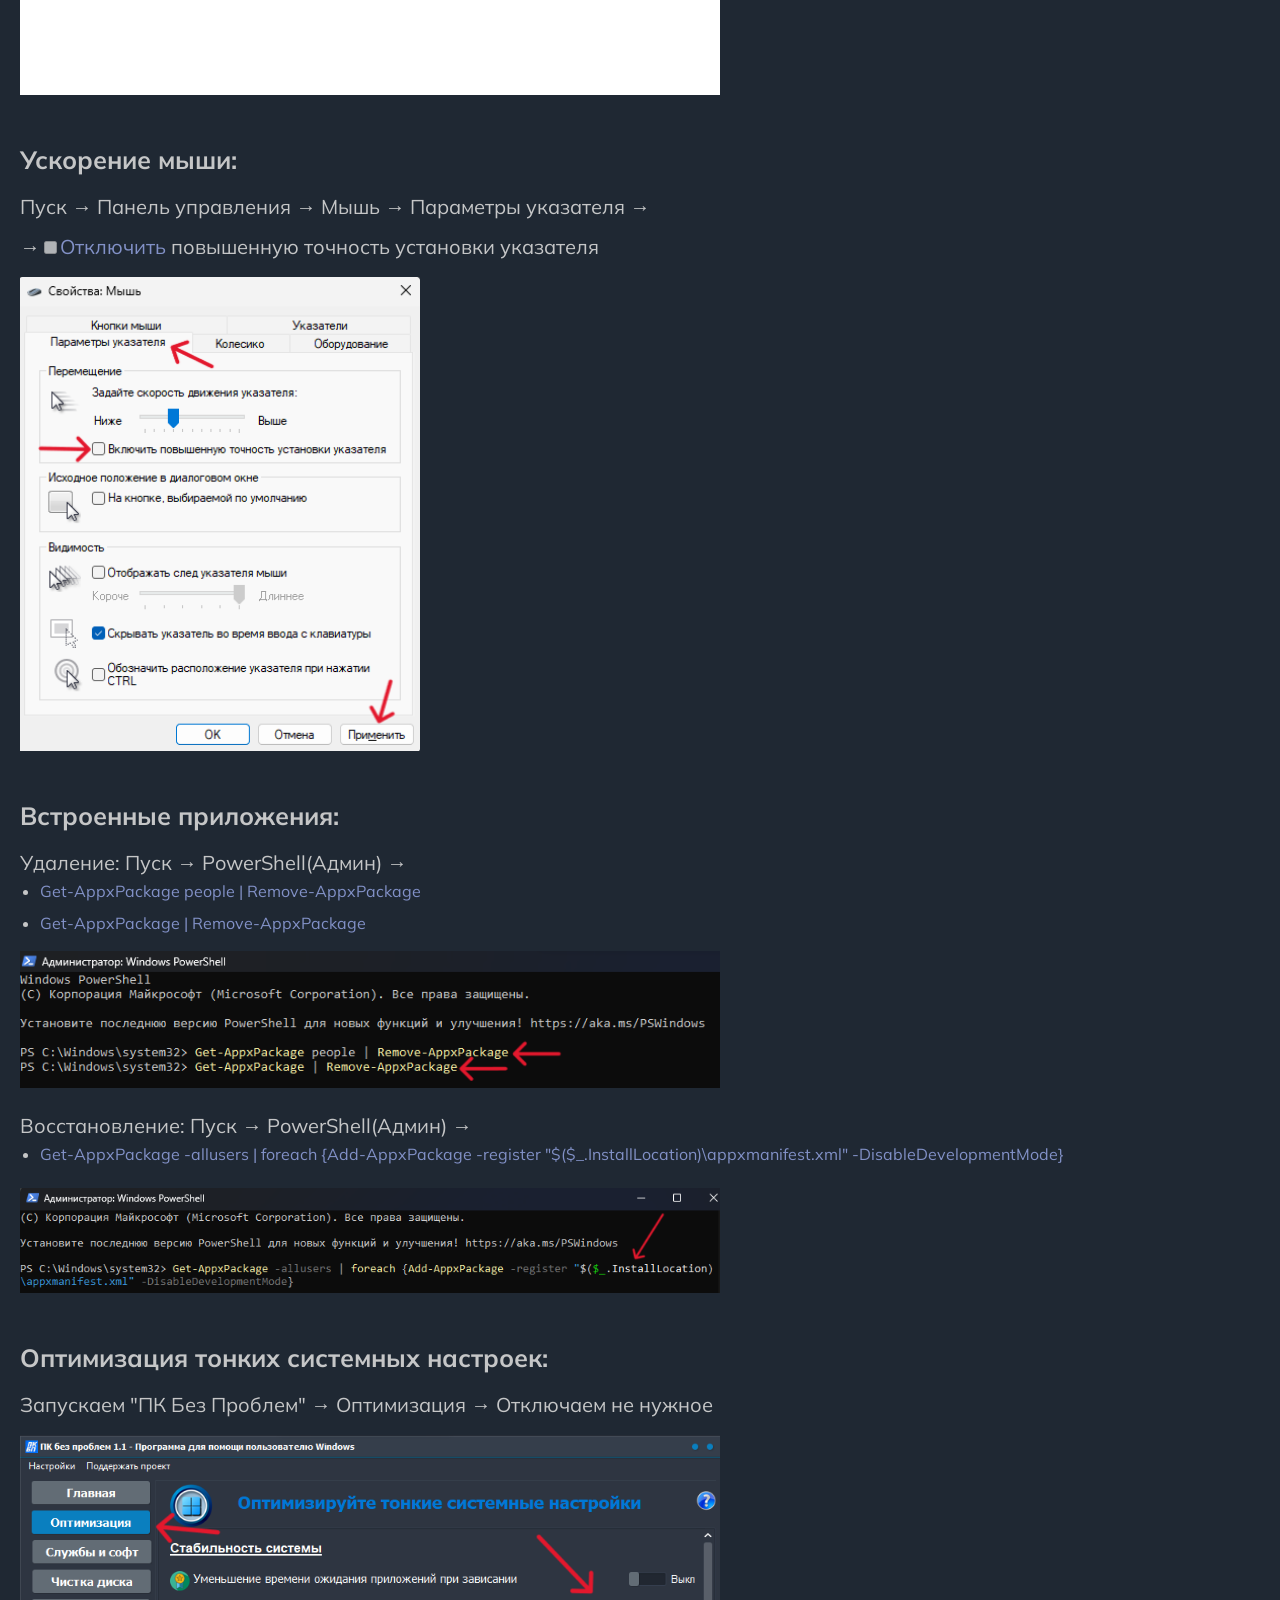
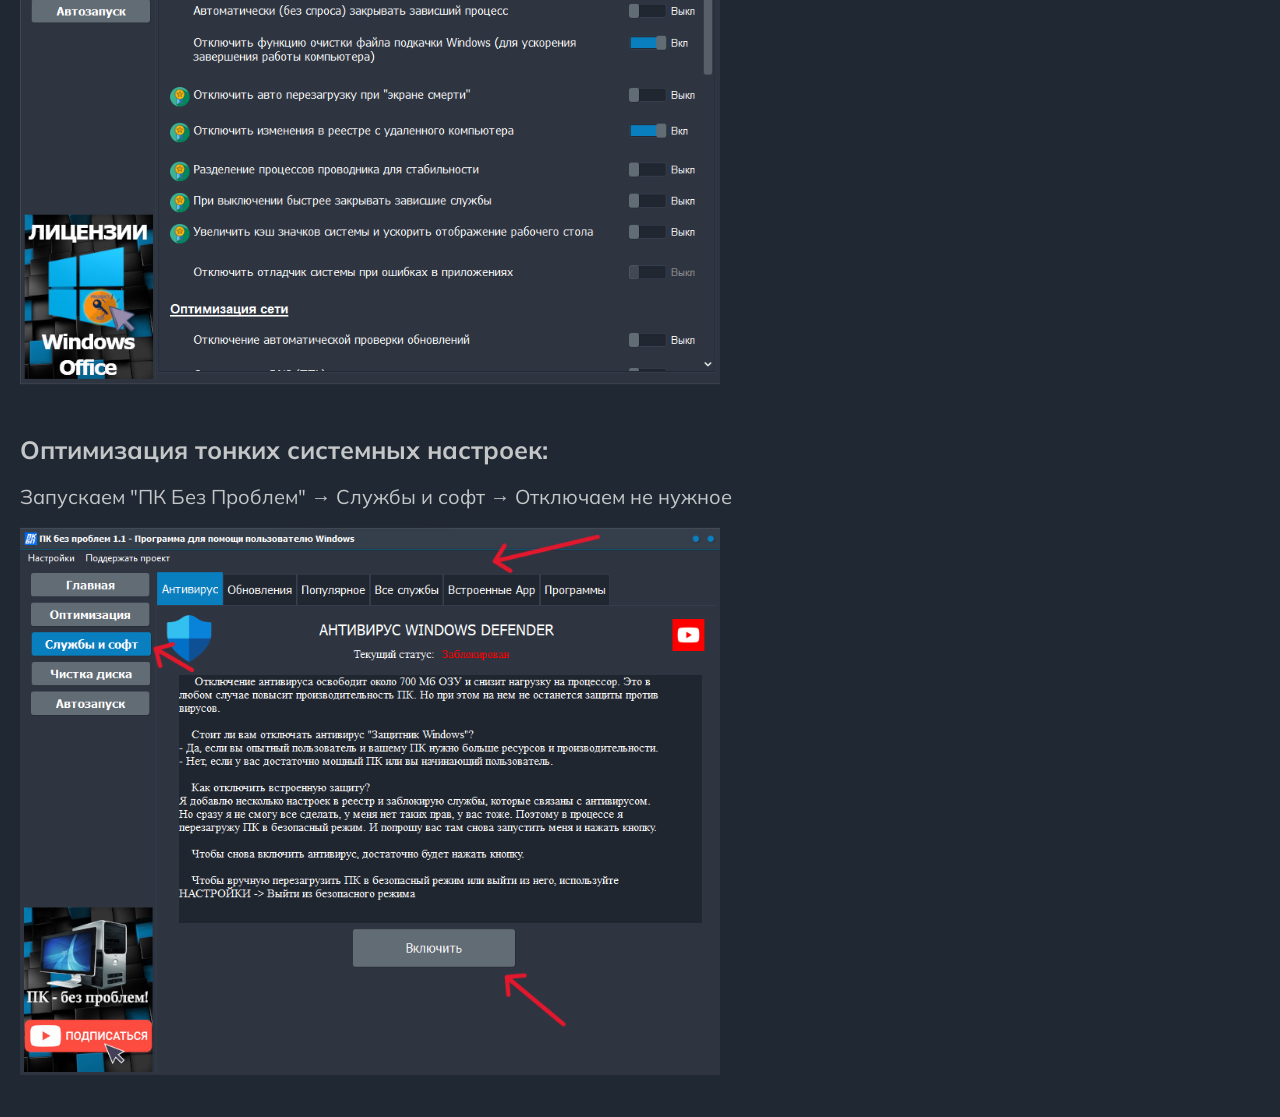
==== commit 40fc7f91: "Add files via upload" ====
--- a/settings.html
+++ b/settings.html
@@ -82,7 +82,7 @@
                         <p class="windows_soft_text">Запускаем "ПК Без Проблем" → Службы и софт → Отключаем не нужное</p>
                         <img class="windows_soft_image" src="img/winSoft.png">
                     </div>
-                    
+
                 </div>
             </div>
         </div>
@@ -92,4 +92,4 @@
     <body scroll="auto"></body>
     <script src="js/script.js"></script>
 </body>
-</html>
+</html>
--- a/css/style.css
+++ b/css/style.css
@@ -733,7 +733,7 @@
 
 @media screen and (max-width: 173px) {
   .nav-links {
-    top: 80px;
+    top: 50px;
   }
 }
 
